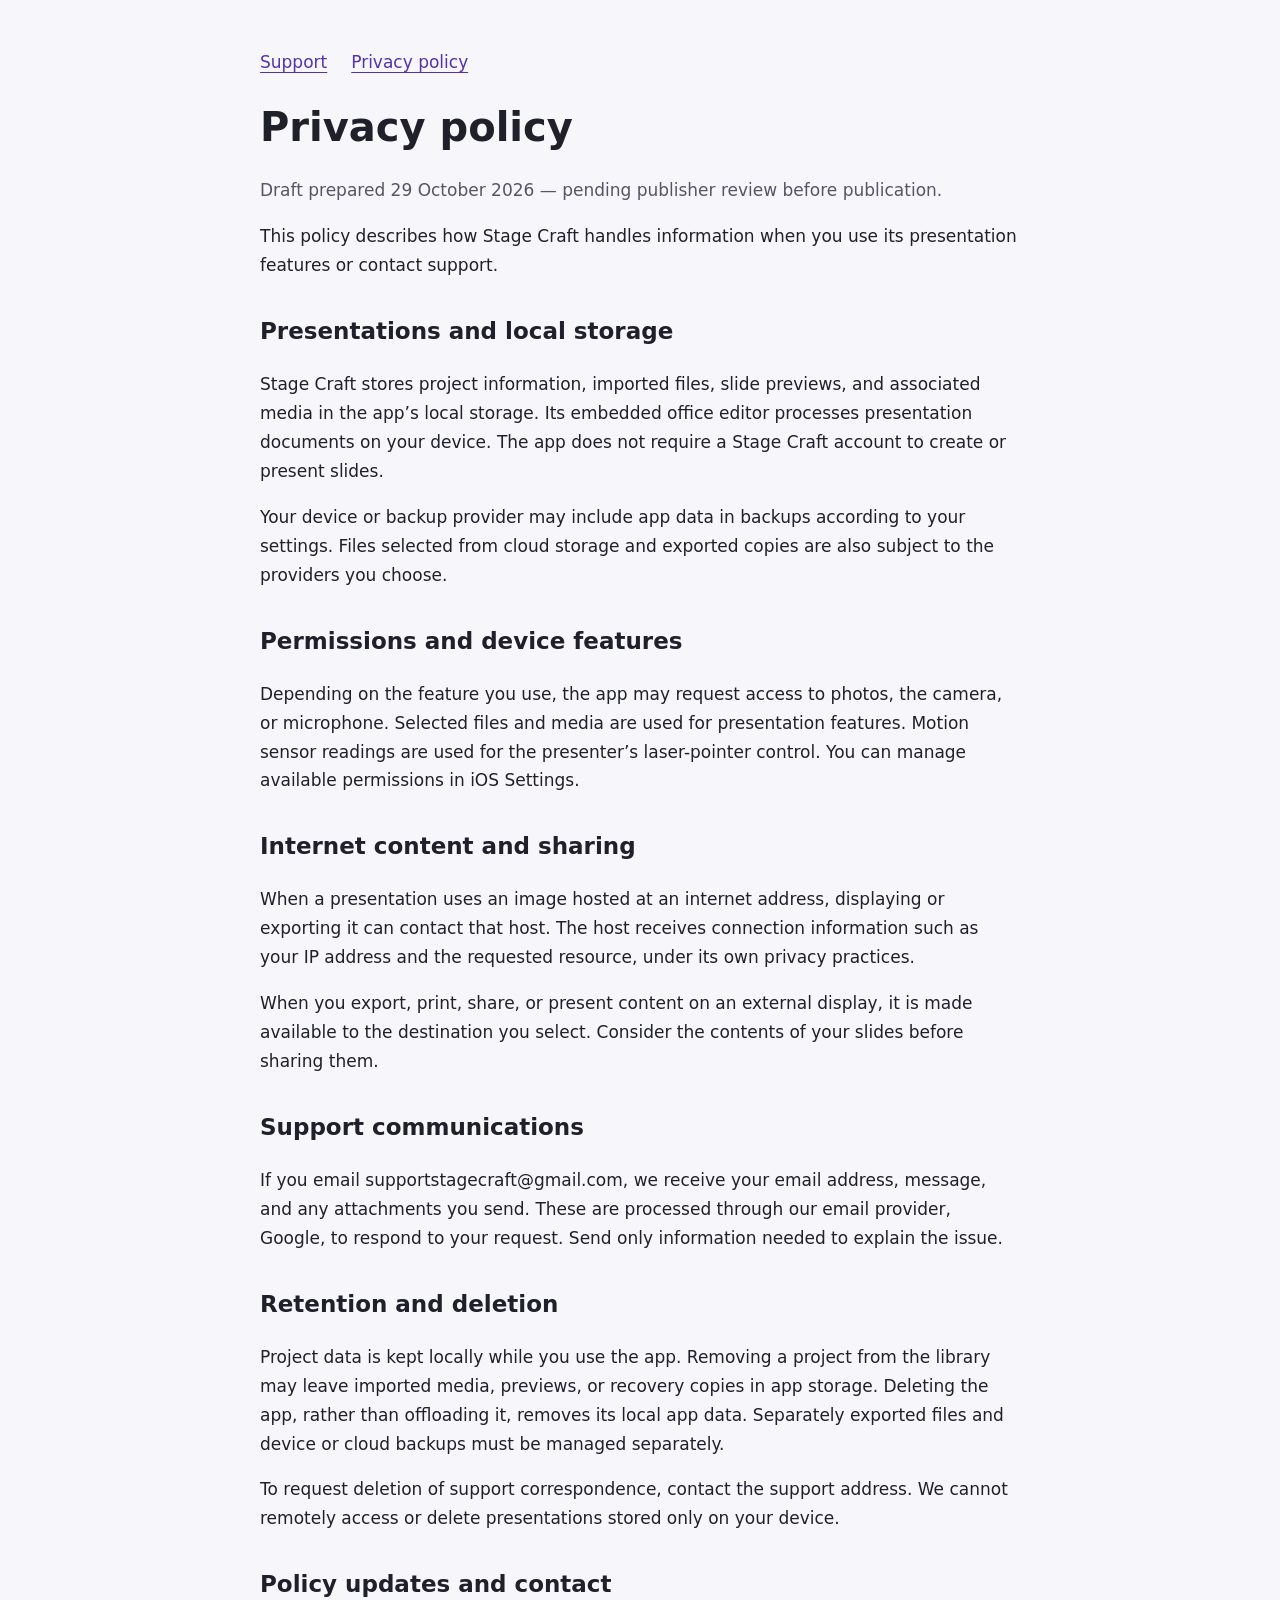
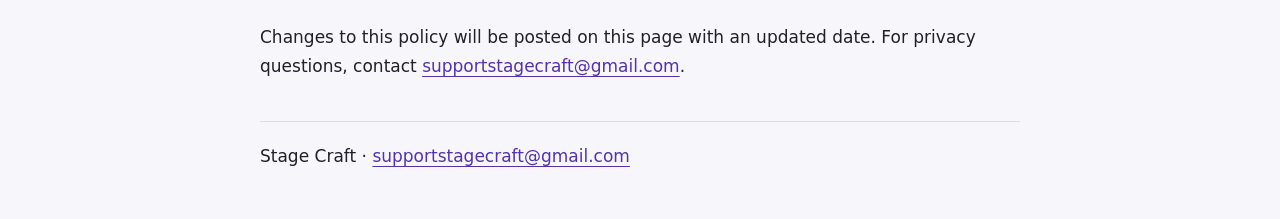
==== privacy.html @ 7303d208 "Add files via upload" ====
<!doctype html>
<html lang="en"><head><meta charset="utf-8"><meta name="viewport" content="width=device-width,initial-scale=1"><title>Privacy policy — Stage Craft</title><link rel="stylesheet" href="style.css"></head><body><main><nav aria-label="Main"><a href="index.html">Support</a><a href="privacy.html">Privacy policy</a></nav><h1>Privacy policy</h1><p class="muted">Draft prepared 29 October 2026 — pending publisher review before publication.</p><p>This policy describes how Stage Craft handles information when you use its presentation features or contact support.</p><h2>Presentations and local storage</h2><p>Stage Craft stores project information, imported files, slide previews, and associated media in the app’s local storage. Its embedded office editor processes presentation documents on your device. The app does not require a Stage Craft account to create or present slides.</p><p>Your device or backup provider may include app data in backups according to your settings. Files selected from cloud storage and exported copies are also subject to the providers you choose.</p><h2>Permissions and device features</h2><p>Depending on the feature you use, the app may request access to photos, the camera, or microphone. Selected files and media are used for presentation features. Motion sensor readings are used for the presenter’s laser-pointer control. You can manage available permissions in iOS Settings.</p><h2>Internet content and sharing</h2><p>When a presentation uses an image hosted at an internet address, displaying or exporting it can contact that host. The host receives connection information such as your IP address and the requested resource, under its own privacy practices.</p><p>When you export, print, share, or present content on an external display, it is made available to the destination you select. Consider the contents of your slides before sharing them.</p><h2>Support communications</h2><p>If you email supportstagecraft@gmail.com, we receive your email address, message, and any attachments you send. These are processed through our email provider, Google, to respond to your request. Send only information needed to explain the issue.</p><h2>Retention and deletion</h2><p>Project data is kept locally while you use the app. Removing a project from the library may leave imported media, previews, or recovery copies in app storage. Deleting the app, rather than offloading it, removes its local app data. Separately exported files and device or cloud backups must be managed separately.</p><p>To request deletion of support correspondence, contact the support address. We cannot remotely access or delete presentations stored only on your device.</p><h2>Policy updates and contact</h2><p>Changes to this policy will be posted on this page with an updated date. For privacy questions, contact <a href="mailto:supportstagecraft@gmail.com">supportstagecraft@gmail.com</a>.</p><footer>Stage Craft · <a href="mailto:supportstagecraft@gmail.com">supportstagecraft@gmail.com</a></footer></main></body></html>
---- style.css ----
body{margin:0;background:#f7f7fb;color:#20202a;font:17px/1.7 system-ui,sans-serif}main{max-width:760px;margin:auto;padding:48px 24px}nav{display:flex;gap:24px;flex-wrap:wrap}a{color:#5432ad;text-underline-offset:4px}h1{font-size:40px;line-height:1.15}h2{font-size:23px;margin-top:32px}.muted{color:#555565}footer{border-top:1px solid #ddd;margin-top:40px;padding-top:20px}a:focus-visible{outline:3px solid #5432ad;outline-offset:4px}
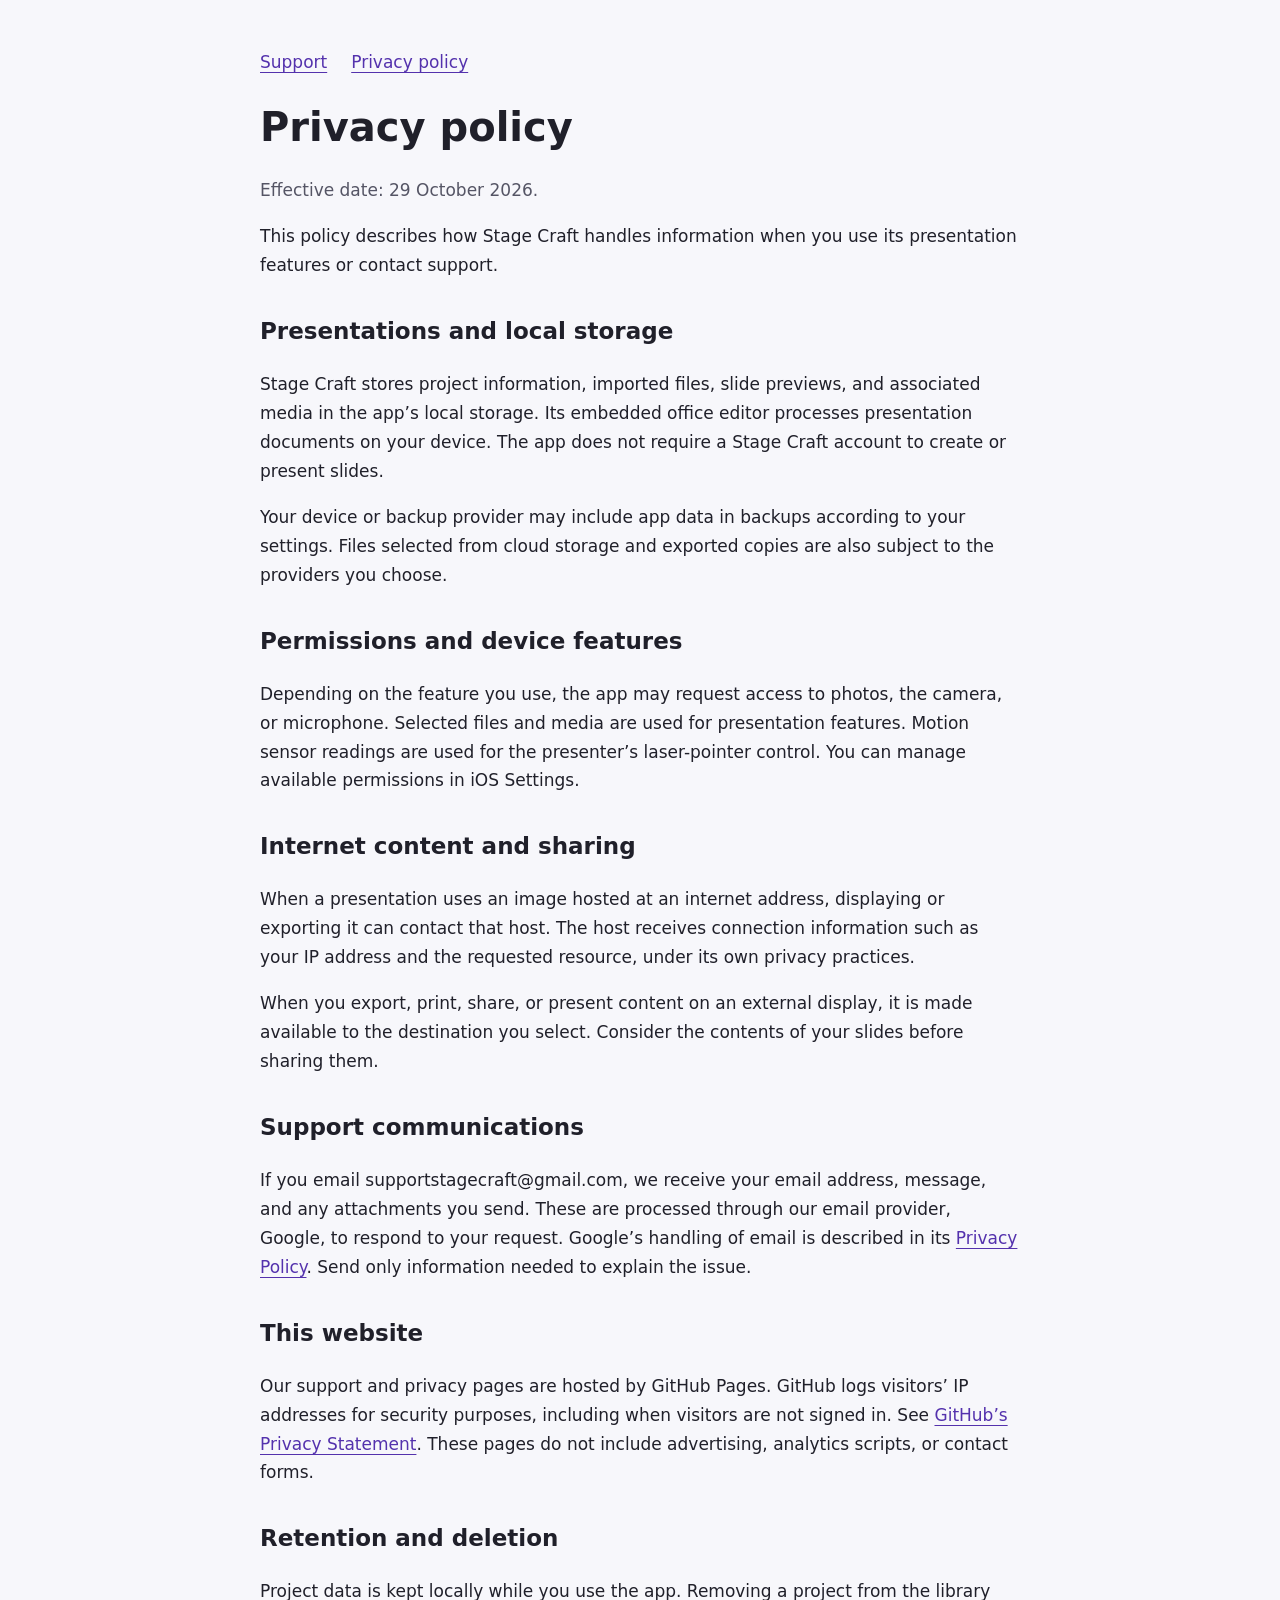
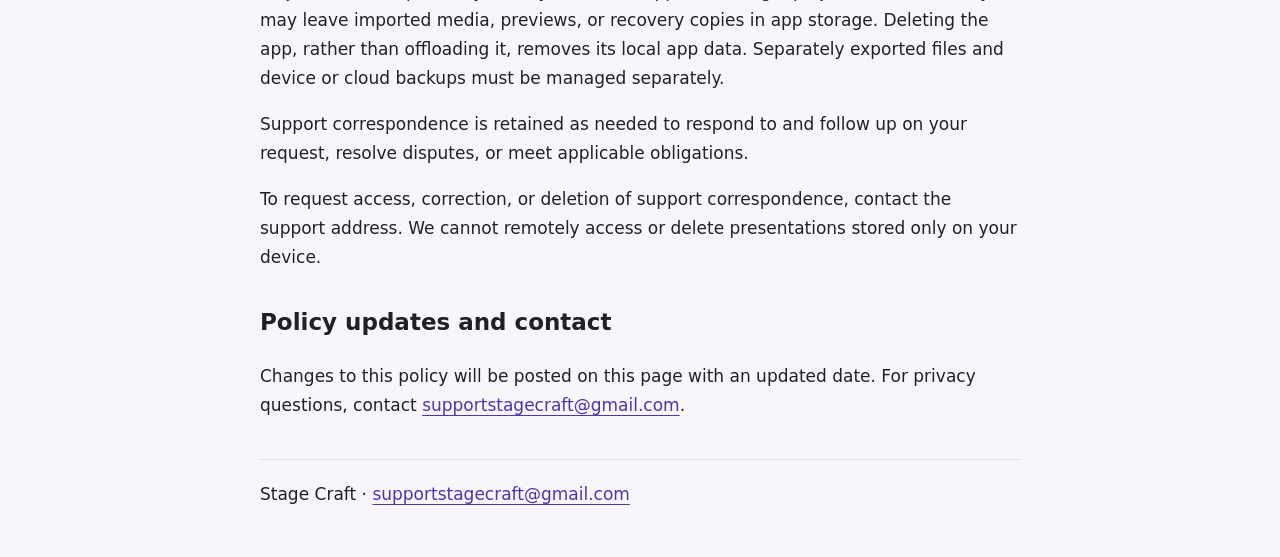
==== commit 5163b0e6: "Update privacy.html" ====
--- a/privacy.html
+++ b/privacy.html
@@ -1,2 +1,40 @@
 <!doctype html>
-<html lang="en"><head><meta charset="utf-8"><meta name="viewport" content="width=device-width,initial-scale=1"><title>Privacy policy — Stage Craft</title><link rel="stylesheet" href="style.css"></head><body><main><nav aria-label="Main"><a href="index.html">Support</a><a href="privacy.html">Privacy policy</a></nav><h1>Privacy policy</h1><p class="muted">Draft prepared 29 October 2026 — pending publisher review before publication.</p><p>This policy describes how Stage Craft handles information when you use its presentation features or contact support.</p><h2>Presentations and local storage</h2><p>Stage Craft stores project information, imported files, slide previews, and associated media in the app’s local storage. Its embedded office editor processes presentation documents on your device. The app does not require a Stage Craft account to create or present slides.</p><p>Your device or backup provider may include app data in backups according to your settings. Files selected from cloud storage and exported copies are also subject to the providers you choose.</p><h2>Permissions and device features</h2><p>Depending on the feature you use, the app may request access to photos, the camera, or microphone. Selected files and media are used for presentation features. Motion sensor readings are used for the presenter’s laser-pointer control. You can manage available permissions in iOS Settings.</p><h2>Internet content and sharing</h2><p>When a presentation uses an image hosted at an internet address, displaying or exporting it can contact that host. The host receives connection information such as your IP address and the requested resource, under its own privacy practices.</p><p>When you export, print, share, or present content on an external display, it is made available to the destination you select. Consider the contents of your slides before sharing them.</p><h2>Support communications</h2><p>If you email supportstagecraft@gmail.com, we receive your email address, message, and any attachments you send. These are processed through our email provider, Google, to respond to your request. Send only information needed to explain the issue.</p><h2>Retention and deletion</h2><p>Project data is kept locally while you use the app. Removing a project from the library may leave imported media, previews, or recovery copies in app storage. Deleting the app, rather than offloading it, removes its local app data. Separately exported files and device or cloud backups must be managed separately.</p><p>To request deletion of support correspondence, contact the support address. We cannot remotely access or delete presentations stored only on your device.</p><h2>Policy updates and contact</h2><p>Changes to this policy will be posted on this page with an updated date. For privacy questions, contact <a href="mailto:supportstagecraft@gmail.com">supportstagecraft@gmail.com</a>.</p><footer>Stage Craft · <a href="mailto:supportstagecraft@gmail.com">supportstagecraft@gmail.com</a></footer></main></body></html>
+<html lang="en">
+<head>
+<meta charset="utf-8">
+<meta name="viewport" content="width=device-width,initial-scale=1">
+<title>Privacy policy — Stage Craft</title>
+<link rel="stylesheet" href="style.css">
+</head>
+<body>
+<main>
+<nav aria-label="Main">
+<a href="index.html">Support</a>
+<a href="privacy.html">Privacy policy</a>
+</nav>
+<h1>Privacy policy</h1>
+<p class="muted">Effective date: 29 October 2026.</p>
+<p>This policy describes how Stage Craft handles information when you use its presentation features or contact support.</p>
+<h2>Presentations and local storage</h2>
+<p>Stage Craft stores project information, imported files, slide previews, and associated media in the app’s local storage. Its embedded office editor processes presentation documents on your device. The app does not require a Stage Craft account to create or present slides.</p>
+<p>Your device or backup provider may include app data in backups according to your settings. Files selected from cloud storage and exported copies are also subject to the providers you choose.</p>
+<h2>Permissions and device features</h2>
+<p>Depending on the feature you use, the app may request access to photos, the camera, or microphone. Selected files and media are used for presentation features. Motion sensor readings are used for the presenter’s laser-pointer control. You can manage available permissions in iOS Settings.</p>
+<h2>Internet content and sharing</h2>
+<p>When a presentation uses an image hosted at an internet address, displaying or exporting it can contact that host. The host receives connection information such as your IP address and the requested resource, under its own privacy practices.</p>
+<p>When you export, print, share, or present content on an external display, it is made available to the destination you select. Consider the contents of your slides before sharing them.</p>
+<h2>Support communications</h2>
+<p>If you email supportstagecraft@gmail.com, we receive your email address, message, and any attachments you send. These are processed through our email provider, Google, to respond to your request. Google’s handling of email is described in its <a href="https://policies.google.com/privacy">Privacy Policy</a>. Send only information needed to explain the issue.</p>
+<h2>This website</h2>
+<p>Our support and privacy pages are hosted by GitHub Pages. GitHub logs visitors’ IP addresses for security purposes, including when visitors are not signed in. See <a href="https://docs.github.com/en/site-policy/privacy-policies/github-general-privacy-statement">GitHub’s Privacy Statement</a>. These pages do not include advertising, analytics scripts, or contact forms.</p>
+<h2>Retention and deletion</h2>
+<p>Project data is kept locally while you use the app. Removing a project from the library may leave imported media, previews, or recovery copies in app storage. Deleting the app, rather than offloading it, removes its local app data. Separately exported files and device or cloud backups must be managed separately.</p>
+<p>Support correspondence is retained as needed to respond to and follow up on your request, resolve disputes, or meet applicable obligations.</p>
+<p>To request access, correction, or deletion of support correspondence, contact the support address. We cannot remotely access or delete presentations stored only on your device.</p>
+<h2>Policy updates and contact</h2>
+<p>Changes to this policy will be posted on this page with an updated date. For privacy questions, contact <a href="mailto:supportstagecraft@gmail.com">supportstagecraft@gmail.com</a>.</p>
+<footer>Stage Craft · <a href="mailto:supportstagecraft@gmail.com">supportstagecraft@gmail.com</a>
+</footer>
+</main>
+</body>
+</html>
